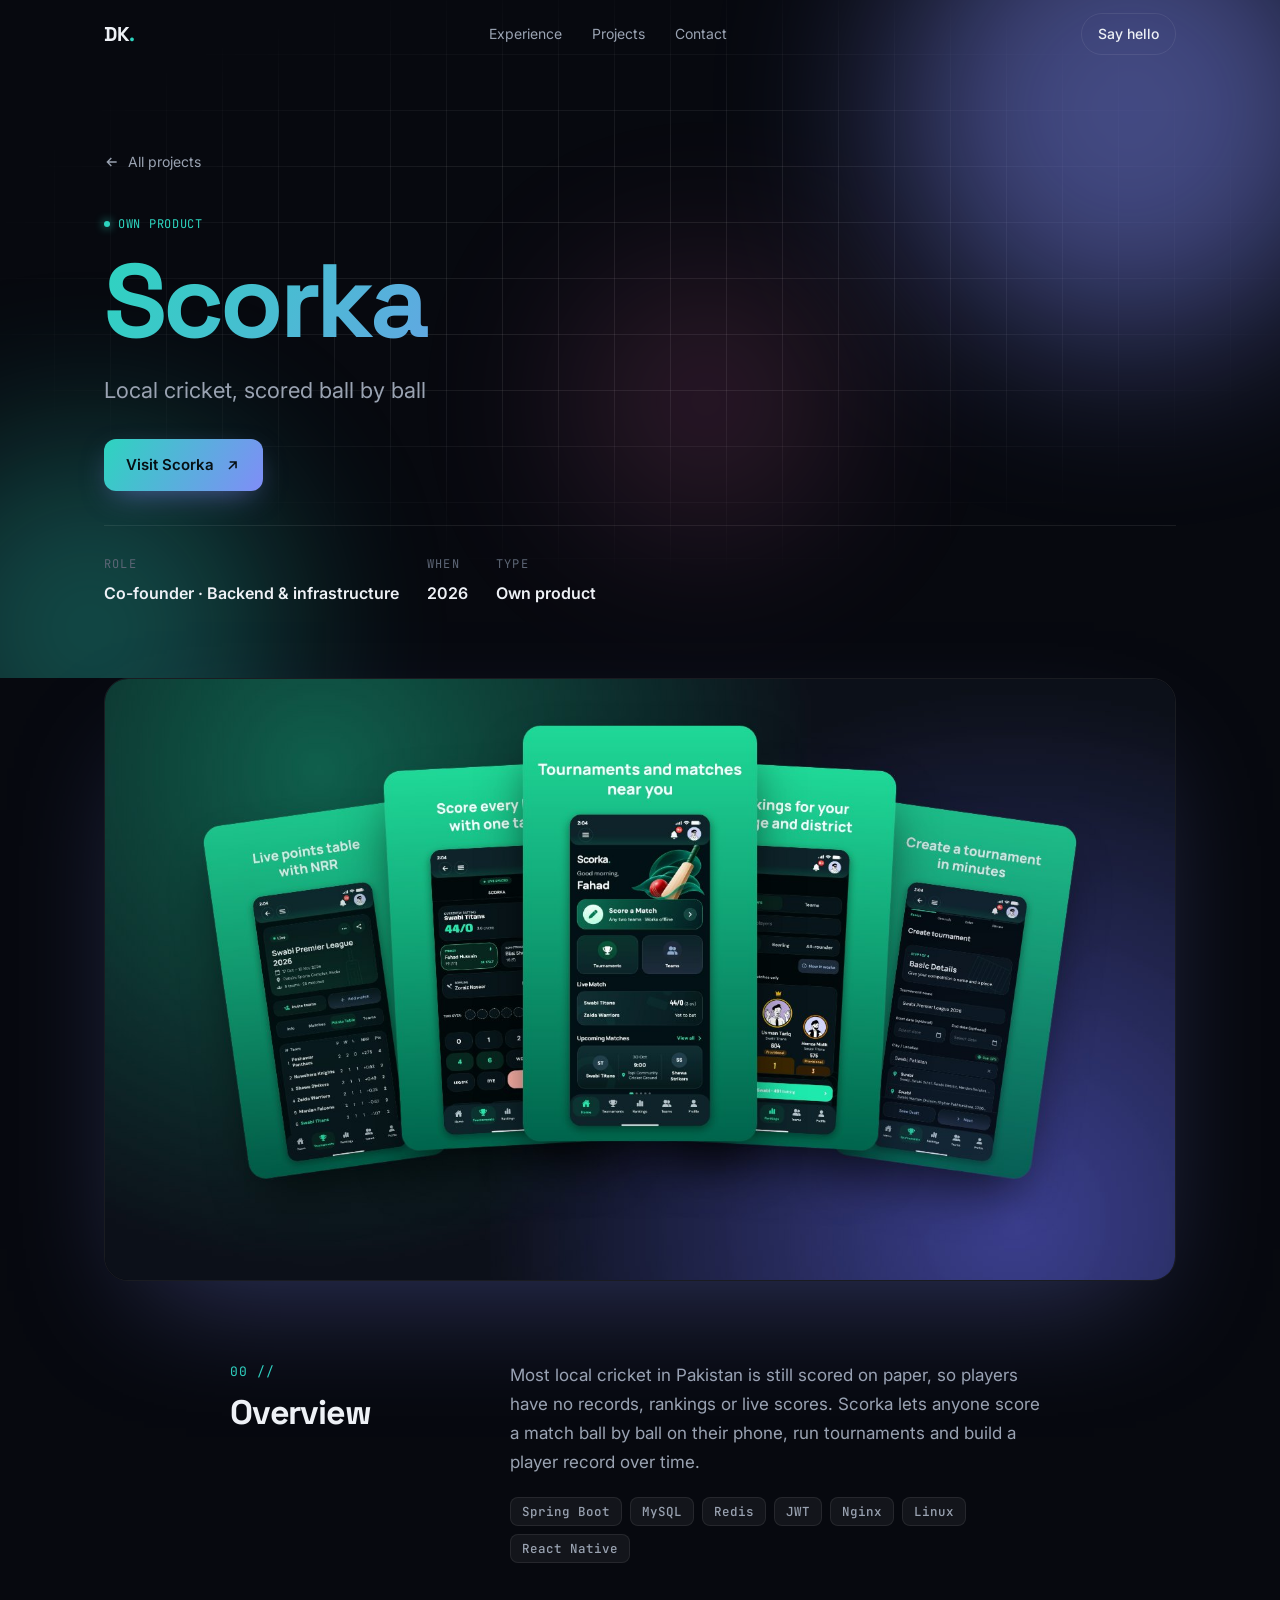
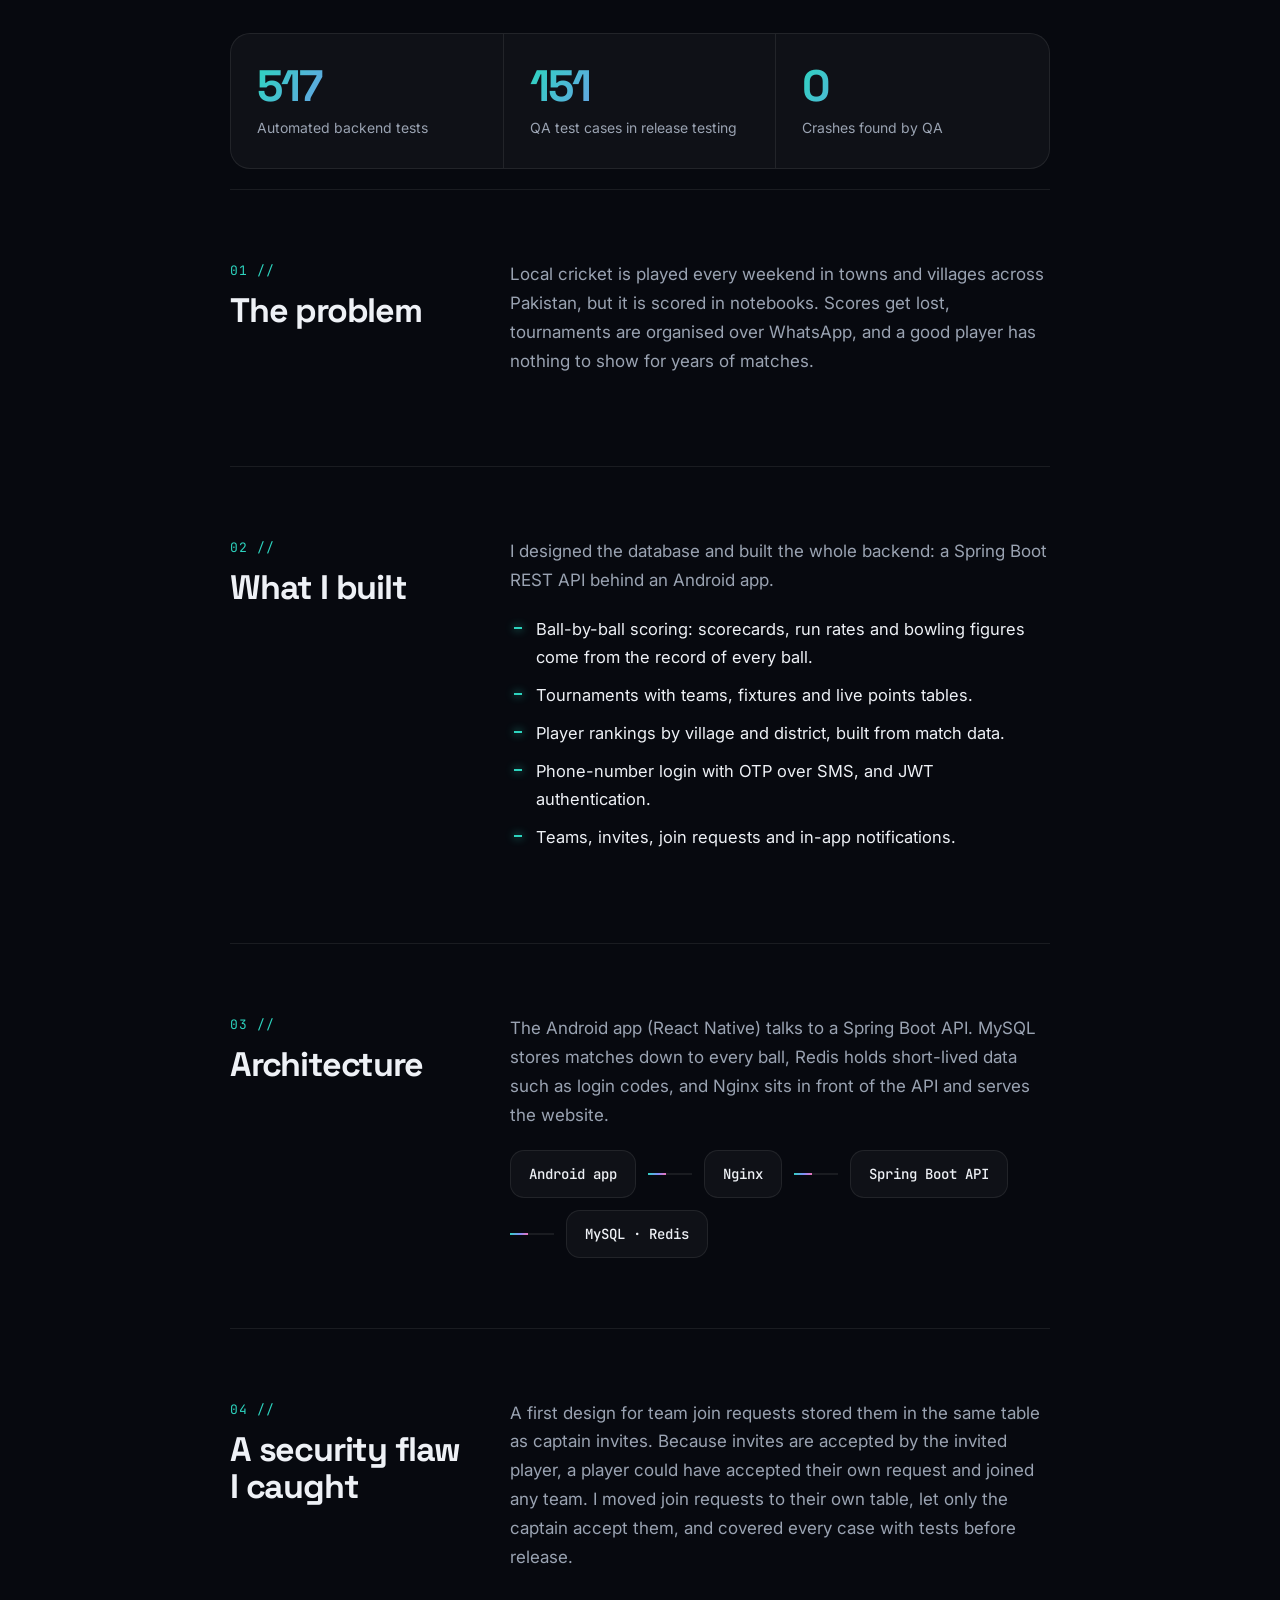
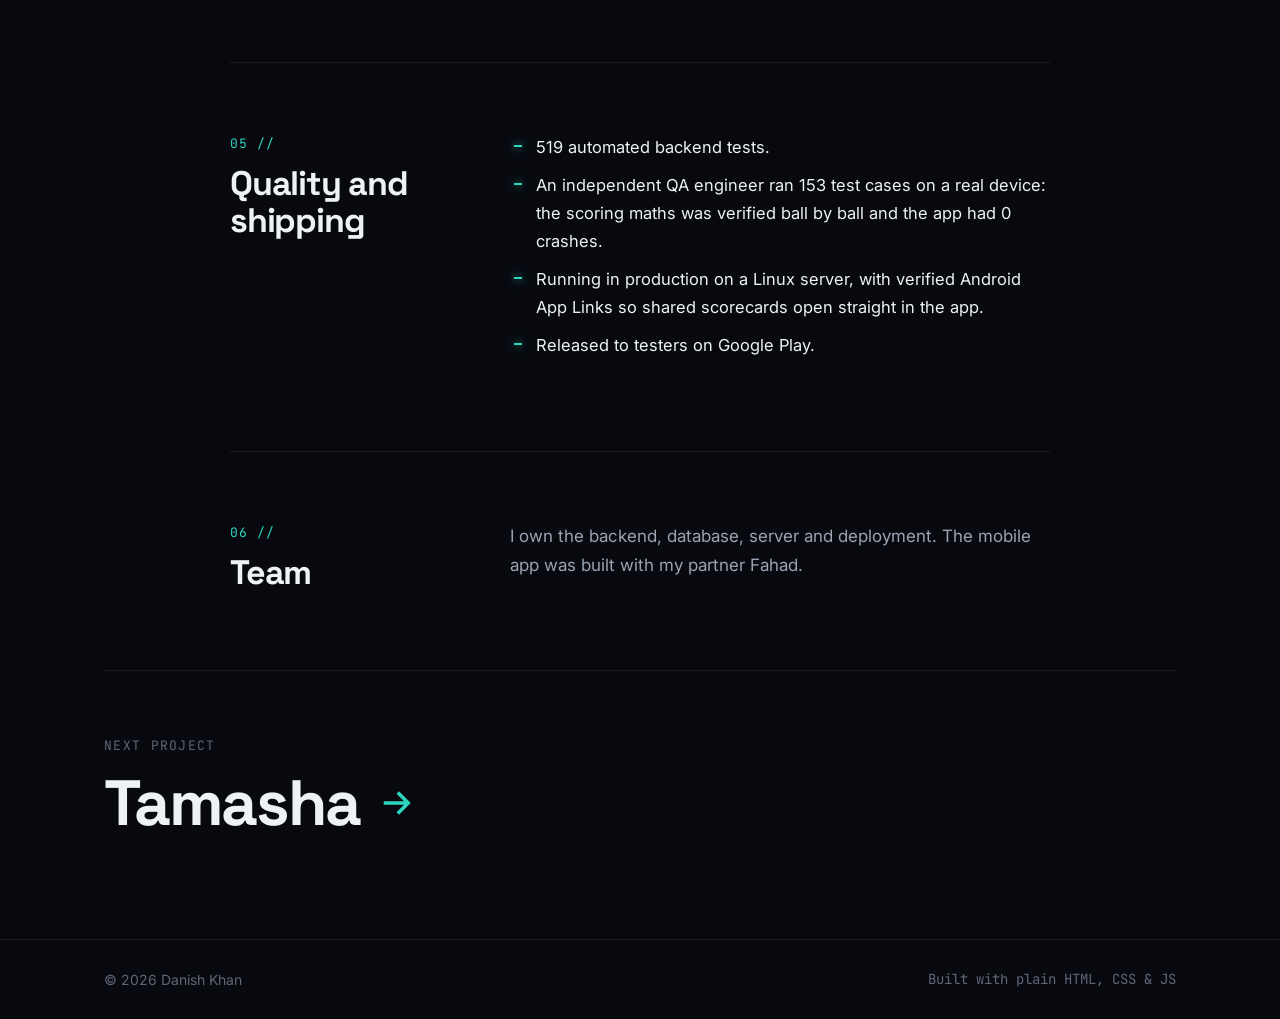
==== project.html @ c4a2ba44 "Portfolio website" ====
<!doctype html>
<html lang="en">
<head>
  <meta charset="utf-8">
  <meta name="viewport" content="width=device-width, initial-scale=1">
  <title>Project · Danish Khan</title>
  <meta name="theme-color" content="#07090f">
  <link rel="icon" href="data:image/svg+xml,%3Csvg xmlns='http://www.w3.org/2000/svg' viewBox='0 0 64 64'%3E%3Crect width='64' height='64' rx='14' fill='%2307090f'/%3E%3Ctext x='50%25' y='56%25' text-anchor='middle' dominant-baseline='middle' font-family='Arial' font-weight='700' font-size='30' fill='%232dd4bf'%3EDK%3C/text%3E%3C/svg%3E">
  <link rel="preconnect" href="https://fonts.googleapis.com">
  <link rel="preconnect" href="https://fonts.gstatic.com" crossorigin>
  <link href="https://fonts.googleapis.com/css2?family=Space+Grotesk:wght@500;600;700&family=Inter:wght@400;500;600&family=JetBrains+Mono:wght@400;500&display=swap" rel="stylesheet">
  <link rel="stylesheet" href="style.css">
</head>
<body>
  <div id="progress"></div>
  <div id="app"></div>
  <script src="site.js"></script>
  <script>
    // One page for every project: project.html?p=<id from content.json>
    const { esc, has, ext, icon, tags, pts, backdrop, typeClass, nav, footer, stats } = Site;

    function render(c) {
      const list = c.projects || [];
      const id = new URLSearchParams(location.search).get("p");
      const i = Math.max(0, list.findIndex((p) => p.id === id));
      const p = list[i];
      if (!p) { location.replace("index.html"); return; }
      const next = list.length > 1 ? list[(i + 1) % list.length] : null;
      document.title = `${p.name} · ${c.name}`;

      const meta = [["Role", p.role], ["When", p.period], ["Type", p.type]].filter(([, v]) => v);
      const links = [
        p.link && `<a class="btn primary" href="${esc(p.link)}" ${ext}>Visit ${esc(p.name)}${icon.arrow}</a>`,
        p.github && `<a class="btn" href="${esc(p.github)}" ${ext}>${icon.gh}Source code</a>`,
      ].filter(Boolean).join("");

      const flow = (f) => has(f) ? `<div class="flow">${f.map((x, k) => `${k ? '<span class="arrow"></span>' : ""}<span class="node">${esc(x)}</span>`).join("")}</div>` : "";
      const sections = (p.sections || []).map((s, k) => `
        <div class="cs-sec reveal">
          <div><span class="sec-num mono">0${k + 1} //</span><h2>${esc(s.title)}</h2></div>
          <div>${s.body ? `<p>${esc(s.body)}</p>` : ""}${pts(s.points)}${flow(s.flow)}</div>
        </div>`).join("");

      document.getElementById("app").innerHTML = `
        ${nav(c, [["index.html#experience", "Experience"], ["index.html#projects", "Projects"], ["index.html#contact", "Contact"]])}
        <header class="cs-hero">
          ${backdrop()}
          <div class="wrap">
            <a class="back reveal" href="index.html#projects">${icon.left}All projects</a>
            ${p.type ? `<div class="reveal" style="--d:.05s"><span class="ptype mono ${typeClass(p.type)}">${esc(p.type)}</span></div>` : ""}
            <h1 class="reveal grad-text" style="--d:.1s">${esc(p.name)}</h1>
            ${p.tagline ? `<p class="tagline reveal" style="--d:.18s">${esc(p.tagline)}</p>` : ""}
            ${links ? `<div class="actions reveal" style="--d:.26s">${links}</div>` : ""}
            ${meta.length ? `<div class="meta reveal" style="--d:.34s">${meta.map(([k, v]) => `<div><span class="mono">${k}</span><b>${esc(v)}</b></div>`).join("")}</div>` : ""}
          </div>
        </header>
        <main class="wrap">
          ${p.image ? `<div class="cs-shot"><img src="${esc(p.image)}" alt="${esc(p.name)}"></div>` : ""}
          ${p.note ? `<p class="note reveal">${esc(p.note)}</p>` : ""}
          <div class="narrow" style="margin:0 auto">
            <div class="cs-sec reveal" style="border-top:0;padding-top:80px">
              <div><span class="sec-num mono">00 //</span><h2>Overview</h2></div>
              <div><p>${esc(p.description)}</p>${tags(p.tags)}</div>
            </div>
            ${has(p.stats) ? `<div class="reveal" style="margin-bottom:20px">${stats(p.stats)}</div>` : ""}
            ${sections}
          </div>
          ${next ? `<a class="next reveal" href="project.html?p=${encodeURIComponent(next.id)}"><span class="mono">Next project</span><b>${esc(next.name)}${icon.right}</b></a>` : ""}
        </main>
        ${footer(c)}`;
    }

    Site.load(render);
  </script>
</body>
</html>
---- style.css ----
/* Shared by every page. Text lives in content.json. */
:root {
  --bg: #07090f; --bg2: #0c1019; --surface: rgba(255,255,255,.035);
  --line: rgba(255,255,255,.08); --ink: #eef1f6; --muted: #9aa3b2; --faint: #5d6676;
  --a1: #2dd4bf; --a2: #818cf8; --a3: #f472b6;
  --grad: linear-gradient(120deg, var(--a1), var(--a2) 55%, var(--a3));
}
* { box-sizing: border-box; }
html { scroll-behavior: smooth; }
body { margin: 0; background: var(--bg); color: var(--ink); font: 16px/1.7 Inter, system-ui, sans-serif; -webkit-font-smoothing: antialiased; overflow-x: hidden; }
a { color: inherit; text-decoration: none; }
::selection { background: var(--a2); color: #fff; }
.wrap { max-width: 1120px; margin: 0 auto; padding: 0 24px; }
.narrow { max-width: 820px; }
.mono { font-family: "JetBrains Mono", monospace; }
.grad-text { background: var(--grad); -webkit-background-clip: text; background-clip: text; color: transparent; }

/* Page transition */
body { animation: page-in .6s ease both; }
body.leaving { opacity: 0; transform: translateY(-8px); transition: opacity .28s, transform .28s; }
@keyframes page-in { from { opacity: 0; transform: translateY(10px); } }

/* Progress + nav */
#progress { position: fixed; top: 0; left: 0; height: 2px; width: 0; background: var(--grad); z-index: 60; }
nav { position: fixed; inset: 0 0 auto; z-index: 50; transition: background .3s, border-color .3s; border-bottom: 1px solid transparent; }
nav.scrolled { background: rgba(7,9,15,.72); backdrop-filter: blur(14px); -webkit-backdrop-filter: blur(14px); border-color: var(--line); }
nav .wrap { display: flex; align-items: center; justify-content: space-between; height: 68px; }
.logo { font: 700 20px "Space Grotesk", sans-serif; letter-spacing: -.02em; }
.logo span { color: var(--a1); }
.nav-links { display: flex; gap: 30px; font-size: 14px; color: var(--muted); }
.nav-links a { position: relative; transition: color .2s; }
.nav-links a::after { content: ""; position: absolute; left: 0; bottom: -4px; height: 1px; width: 0; background: var(--a1); transition: width .25s; }
.nav-links a:hover { color: var(--ink); }
.nav-links a:hover::after { width: 100%; }
.nav-cta { padding: 8px 16px; border: 1px solid var(--line); border-radius: 999px; font-size: 14px; font-weight: 500; transition: border-color .2s, background .2s; }
.nav-cta:hover { border-color: var(--a1); background: rgba(45,212,191,.08); }

/* Animated backdrop */
.backdrop { position: absolute; inset: 0; overflow: hidden; pointer-events: none; }
.grid-bg { position: absolute; inset: -2px; background-image: linear-gradient(var(--line) 1px, transparent 1px), linear-gradient(90deg, var(--line) 1px, transparent 1px); background-size: 56px 56px; mask-image: radial-gradient(ellipse 70% 60% at 50% 40%, #000 30%, transparent 75%); -webkit-mask-image: radial-gradient(ellipse 70% 60% at 50% 40%, #000 30%, transparent 75%); animation: drift 22s linear infinite; }
@keyframes drift { to { background-position: 56px 56px; } }
.blob { position: absolute; border-radius: 50%; filter: blur(90px); opacity: .5; animation: float 16s ease-in-out infinite; }
.blob.b1 { width: 460px; height: 460px; background: var(--a2); top: -120px; right: -80px; }
.blob.b2 { width: 380px; height: 380px; background: var(--a1); bottom: -140px; left: -100px; opacity: .32; animation-delay: -6s; }
.blob.b3 { width: 260px; height: 260px; background: var(--a3); top: 40%; left: 45%; opacity: .18; animation-delay: -11s; }
@keyframes float { 0%,100% { transform: translate(0,0) scale(1); } 33% { transform: translate(40px,-30px) scale(1.08); } 66% { transform: translate(-30px,25px) scale(.95); } }

/* Hero (home) */
.hero { position: relative; min-height: 100vh; display: flex; align-items: center; padding: 110px 0 80px; overflow: hidden; }
.hero-inner { position: relative; display: grid; grid-template-columns: 1.15fr .85fr; gap: 56px; align-items: center; width: 100%; }
.badge { display: inline-flex; align-items: center; gap: 10px; padding: 6px 14px 6px 10px; border: 1px solid var(--line); border-radius: 999px; background: var(--surface); font-size: 13px; color: var(--muted); }
.pulse { width: 8px; height: 8px; border-radius: 50%; background: var(--a1); box-shadow: 0 0 0 0 rgba(45,212,191,.6); animation: pulse 2s infinite; }
@keyframes pulse { 70% { box-shadow: 0 0 0 10px rgba(45,212,191,0); } 100% { box-shadow: 0 0 0 0 rgba(45,212,191,0); } }
.hello { margin: 26px 0 6px; color: var(--muted); font-size: 18px; }
h1 { font: 700 clamp(46px, 7.4vw, 86px)/1.02 "Space Grotesk", sans-serif; letter-spacing: -.04em; margin: 0; }
.typed { margin: 18px 0 22px; font-size: clamp(20px, 2.6vw, 26px); font-weight: 500; min-height: 1.5em; }
.caret { display: inline-block; width: 2px; height: 1em; background: var(--a1); margin-left: 3px; vertical-align: -3px; animation: blink 1s steps(1) infinite; }
@keyframes blink { 50% { opacity: 0; } }
.summary { color: var(--muted); font-size: 17px; max-width: 560px; margin: 0 0 34px; }
.actions { display: flex; flex-wrap: wrap; gap: 12px; }
.btn { position: relative; display: inline-flex; align-items: center; gap: 10px; padding: 13px 22px; border-radius: 12px; font-weight: 600; font-size: 15px; border: 1px solid var(--line); background: var(--surface); transition: transform .2s, border-color .2s, box-shadow .2s; }
.btn:hover { transform: translateY(-2px); border-color: rgba(255,255,255,.2); }
.btn.primary { border: 0; color: #061014; background: var(--grad); background-size: 200% 100%; animation: shine 6s linear infinite; box-shadow: 0 10px 30px -10px rgba(129,140,248,.6); }
.btn.primary:hover { box-shadow: 0 14px 40px -10px rgba(129,140,248,.85); }
@keyframes shine { 50% { background-position: 100% 0; } }
.btn svg { width: 17px; height: 17px; }

.terminal { border: 1px solid var(--line); border-radius: 16px; background: rgba(12,16,25,.82); backdrop-filter: blur(10px); box-shadow: 0 30px 80px -30px rgba(0,0,0,.8); overflow: hidden; transform: perspective(1200px) rotateY(-6deg) rotateX(3deg); transition: transform .6s; }
.terminal:hover { transform: perspective(1200px) rotateY(0) rotateX(0); }
.term-bar { display: flex; align-items: center; gap: 8px; padding: 13px 16px; border-bottom: 1px solid var(--line); }
.term-bar i { width: 11px; height: 11px; border-radius: 50%; background: #ff5f57; }
.term-bar i:nth-child(2) { background: #febc2e; } .term-bar i:nth-child(3) { background: #28c840; }
.term-bar span { margin-left: 10px; font-size: 12px; color: var(--faint); }
.term-body { padding: 18px 20px 22px; font: 13.5px/1.75 "JetBrains Mono", monospace; min-height: 300px; white-space: pre-wrap; word-break: break-word; }
.t-dim { color: var(--faint); } .t-key { color: var(--a2); } .t-str { color: var(--a1); } .t-num { color: var(--a3); } .t-ok { color: #4ade80; }
.scroll-hint { position: absolute; bottom: 28px; left: 50%; transform: translateX(-50%); width: 24px; height: 38px; border: 2px solid var(--line); border-radius: 14px; }
.scroll-hint::after { content: ""; position: absolute; top: 7px; left: 50%; width: 4px; height: 8px; margin-left: -2px; border-radius: 2px; background: var(--muted); animation: wheel 1.8s infinite; }
@keyframes wheel { 0% { opacity: 1; transform: translateY(0); } 100% { opacity: 0; transform: translateY(12px); } }

/* Stats */
.stats { display: grid; grid-template-columns: repeat(auto-fit, minmax(180px, 1fr)); border: 1px solid var(--line); border-radius: 20px; background: var(--surface); overflow: hidden; }
.stat { padding: 30px 26px; border-right: 1px solid var(--line); }
.stat:last-child { border-right: 0; }
.stat b { display: block; font: 700 44px/1 "Space Grotesk", sans-serif; letter-spacing: -.03em; }
.stat span { display: block; margin-top: 10px; color: var(--muted); font-size: 14px; line-height: 1.45; }

/* Sections */
section { padding: 120px 0 0; }
.sec-head { margin-bottom: 52px; }
.sec-num { font-size: 13px; color: var(--a1); letter-spacing: .08em; }
h2 { font: 700 clamp(34px, 4.6vw, 52px)/1.1 "Space Grotesk", sans-serif; letter-spacing: -.035em; margin: 10px 0 0; }
.card { position: relative; border: 1px solid var(--line); border-radius: 22px; background: var(--surface); padding: 34px; overflow: hidden; transition: border-color .3s, transform .35s; }
.card::before { content: ""; position: absolute; inset: 0; background: radial-gradient(480px circle at var(--mx, -999px) var(--my, -999px), rgba(129,140,248,.13), transparent 45%); pointer-events: none; z-index: 1; }
.card:hover { border-color: rgba(255,255,255,.16); }
a.card:hover { transform: translateY(-4px); }

.timeline { position: relative; padding-left: 38px; }
.timeline::before { content: ""; position: absolute; left: 7px; top: 8px; bottom: 8px; width: 2px; background: linear-gradient(var(--a1), var(--a2), transparent); }
.tl-item { position: relative; margin-bottom: 26px; }
.tl-dot { position: absolute; left: -38px; top: 38px; width: 16px; height: 16px; border-radius: 50%; background: var(--bg); border: 2px solid var(--a1); box-shadow: 0 0 16px var(--a1); }
.row-head { display: flex; justify-content: space-between; align-items: baseline; gap: 14px; flex-wrap: wrap; }
h3 { font: 700 28px/1.2 "Space Grotesk", sans-serif; letter-spacing: -.02em; margin: 0; }
.period { font-size: 13px; color: var(--muted); padding: 5px 12px; border: 1px solid var(--line); border-radius: 999px; white-space: nowrap; }
.role { margin: 8px 0 16px; font-weight: 600; }
.desc { color: var(--muted); margin: 0 0 18px; }
ul.pts { list-style: none; margin: 0 0 22px; padding: 0; display: grid; gap: 10px; }
ul.pts li { position: relative; padding-left: 26px; }
ul.pts li::before { content: ""; position: absolute; left: 4px; top: 12px; width: 8px; height: 2px; background: var(--a1); box-shadow: 0 0 8px var(--a1); }
.tags { display: flex; flex-wrap: wrap; gap: 8px; }
.tag { font: 500 12.5px "JetBrains Mono", monospace; padding: 5px 11px; border-radius: 8px; background: rgba(255,255,255,.05); border: 1px solid var(--line); color: var(--muted); }
.link-arrow { display: inline-flex; align-items: center; gap: 8px; margin-top: 22px; font-weight: 600; color: var(--a1); }
.link-arrow svg { width: 16px; transition: transform .25s; }
.link-arrow:hover svg, a.card:hover .link-arrow svg { transform: translate(3px,-3px); }

/* Project cards (home) */
.projects { display: grid; grid-template-columns: 1fr 1fr; gap: 24px; }
.pcard { display: flex; flex-direction: column; padding: 0; }
.pcard.big { grid-column: 1 / -1; }
.pcard .thumb { position: relative; overflow: hidden; aspect-ratio: 16 / 9; background: radial-gradient(circle at 30% 30%, rgba(45,212,191,.22), transparent 55%), radial-gradient(circle at 75% 70%, rgba(129,140,248,.28), transparent 55%), var(--bg2); display: grid; place-items: center; border-bottom: 1px solid var(--line); }
.pcard .thumb img { position: absolute; inset: 0; width: 100%; height: 100%; object-fit: cover; transition: transform .8s cubic-bezier(.2,.7,.2,1); }
.pcard:hover .thumb img { transform: scale(1.06); }
.pcard .mark { font: 700 clamp(30px, 4vw, 46px) "Space Grotesk", sans-serif; letter-spacing: -.04em; transition: transform .6s; text-align: center; padding: 0 20px; }
.pcard:hover .mark { transform: scale(1.06) rotate(-2deg); }
.pcard .pbody { padding: 28px 30px 30px; display: flex; flex-direction: column; flex: 1; }
.pcard.big .pbody { padding: 36px 38px 38px; }
.pcard.big h3 { font-size: 32px; }
.ptype { display: inline-flex; align-self: flex-start; gap: 8px; align-items: center; font-size: 12px; letter-spacing: .06em; text-transform: uppercase; color: var(--a1); margin-bottom: 14px; }
.ptype::before { content: ""; width: 6px; height: 6px; border-radius: 50%; background: currentColor; box-shadow: 0 0 10px currentColor; }
.ptype.company { color: var(--a2); } .ptype.personal { color: var(--a3); }
.pcard h3 { font-size: 26px; }
.pcard .tagline { color: var(--muted); margin: 6px 0 18px; }
.pcard .grow { flex: 1; }

/* Skills */
.skills { display: grid; grid-template-columns: repeat(3, 1fr); gap: 20px; }
.skills .card { padding: 28px; }
.skills h4 { margin: 0 0 18px; font: 600 18px "Space Grotesk", sans-serif; display: flex; align-items: center; gap: 10px; }
.skills h4 i { width: 8px; height: 8px; border-radius: 2px; background: var(--grad); transform: rotate(45deg); }
.chips { display: flex; flex-wrap: wrap; gap: 8px; }
.chip { padding: 7px 13px; border-radius: 10px; font-size: 14px; background: rgba(255,255,255,.04); border: 1px solid var(--line); transition: border-color .2s, transform .2s, color .2s; }
.chip:hover { border-color: var(--a1); color: var(--a1); transform: translateY(-2px); }
.interests { display: flex; flex-wrap: wrap; gap: 12px; margin-top: 26px; }
.interest { padding: 11px 20px; border-radius: 999px; font-weight: 500; background: linear-gradient(var(--bg), var(--bg)) padding-box, var(--grad) border-box; border: 1px solid transparent; }
.label { font-size: 12px; letter-spacing: .1em; color: var(--faint); text-transform: uppercase; margin-bottom: 14px; display: block; }

.two { display: grid; grid-template-columns: 1fr 1fr; gap: 20px; }
.edu-item + .edu-item { margin-top: 18px; padding-top: 18px; border-top: 1px solid var(--line); }
.edu-item strong { display: block; font: 600 20px "Space Grotesk", sans-serif; }
.edu-item span { color: var(--muted); }

.gh-graph { padding: 26px; }
.gh-graph img { width: 100%; display: block; }

.contact { text-align: center; padding: 140px 0 120px; position: relative; }
.contact h2 { font-size: clamp(42px, 7vw, 84px); }
.contact p { color: var(--muted); max-width: 520px; margin: 20px auto 36px; font-size: 18px; }
.contact .actions { justify-content: center; }
footer { border-top: 1px solid var(--line); padding: 28px 0; color: var(--faint); font-size: 14px; }
footer .wrap { display: flex; justify-content: space-between; gap: 12px; flex-wrap: wrap; }

/* Case study page */
.cs-hero { position: relative; padding: 150px 0 70px; overflow: hidden; }
.cs-hero .wrap { position: relative; }
.back { display: inline-flex; align-items: center; gap: 8px; color: var(--muted); font-size: 14px; margin-bottom: 34px; transition: color .2s, gap .2s; }
.back:hover { color: var(--ink); gap: 12px; }
.cs-hero h1 { font-size: clamp(48px, 9vw, 104px); }
.cs-hero .tagline { font-size: clamp(18px, 2.2vw, 22px); color: var(--muted); max-width: 720px; margin: 18px 0 30px; }
.meta { display: flex; flex-wrap: wrap; gap: 28px; margin: 34px 0 0; padding-top: 28px; border-top: 1px solid var(--line); }
.meta div span { display: block; font-size: 12px; letter-spacing: .1em; text-transform: uppercase; color: var(--faint); margin-bottom: 6px; }
.meta div b { font-weight: 600; }
.cs-shot { position: relative; border-radius: 24px; overflow: hidden; border: 1px solid var(--line); box-shadow: 0 50px 120px -40px rgba(129,140,248,.35); transform: perspective(1400px) rotateX(8deg) scale(.96); transition: transform 1.2s cubic-bezier(.2,.7,.2,1); }
.cs-shot.in { transform: none; }
.cs-shot img { width: 100%; display: block; }
.note { margin-top: 28px; padding: 16px 20px; border-left: 2px solid var(--a2); background: rgba(129,140,248,.07); border-radius: 0 12px 12px 0; color: var(--muted); font-size: 15px; }
.cs-sec { display: grid; grid-template-columns: 240px 1fr; gap: 40px; padding: 70px 0; border-top: 1px solid var(--line); }
.cs-sec h2 { font-size: clamp(26px, 3vw, 34px); margin: 0; position: sticky; top: 100px; }
.cs-sec .sec-num { display: block; margin-bottom: 10px; }
.cs-sec p { color: var(--muted); font-size: 17px; margin: 0 0 20px; }
.cs-sec ul.pts li { font-size: 16.5px; }
.flow { display: flex; flex-wrap: wrap; align-items: center; gap: 12px; margin-top: 8px; }
.flow .node { padding: 14px 18px; border-radius: 14px; border: 1px solid var(--line); background: var(--surface); font: 500 14px "JetBrains Mono", monospace; }
.flow .arrow { position: relative; width: 44px; height: 2px; background: var(--line); overflow: hidden; }
.flow .arrow::after { content: ""; position: absolute; inset: 0; width: 40%; background: var(--grad); animation: flow 1.6s linear infinite; }
@keyframes flow { from { transform: translateX(-100%); } to { transform: translateX(260%); } }
.next { display: block; padding: 60px 0 100px; border-top: 1px solid var(--line); }
.next span { color: var(--faint); font-size: 13px; letter-spacing: .1em; text-transform: uppercase; }
.next b { display: flex; align-items: center; gap: 16px; font: 700 clamp(36px, 6vw, 64px)/1.1 "Space Grotesk", sans-serif; letter-spacing: -.035em; margin-top: 10px; transition: gap .3s; }
.next b svg { width: 42px; height: 42px; color: var(--a1); }
.next:hover b { gap: 28px; }

/* Reveal on scroll */
.reveal { opacity: 0; transform: translateY(34px); transition: opacity .9s cubic-bezier(.2,.7,.2,1), transform .9s cubic-bezier(.2,.7,.2,1); transition-delay: var(--d, 0s); }
.reveal.in { opacity: 1; transform: none; }
.error { min-height: 100vh; display: grid; place-items: center; color: var(--muted); padding: 24px; text-align: center; }

@media (max-width: 900px) {
  .hero-inner, .two, .projects { grid-template-columns: 1fr; }
  .terminal { transform: none; }
  .skills { grid-template-columns: 1fr; }
  .nav-links { display: none; }
  .cs-sec { grid-template-columns: 1fr; gap: 18px; padding: 50px 0; }
  .cs-sec h2 { position: static; }
}
@media (max-width: 520px) {
  .wrap { padding: 0 16px; }
  .card { padding: 24px; }
  .pcard { padding: 0; }
  .pcard .pbody, .pcard.big .pbody { padding: 22px; }
  .stat { padding: 22px 18px; border-right: 0; border-bottom: 1px solid var(--line); } .stat b { font-size: 34px; }
  section { padding-top: 90px; }
  .timeline { padding-left: 26px; } .tl-dot { left: -26px; }
  .scroll-hint { display: none; }
  .cs-hero { padding-top: 110px; }
  .flow .arrow { width: 22px; }
}
@media (prefers-reduced-motion: reduce) {
  *, *::before, *::after { animation: none !important; transition: none !important; }
  .reveal { opacity: 1; transform: none; }
  .cs-shot { transform: none; }
}
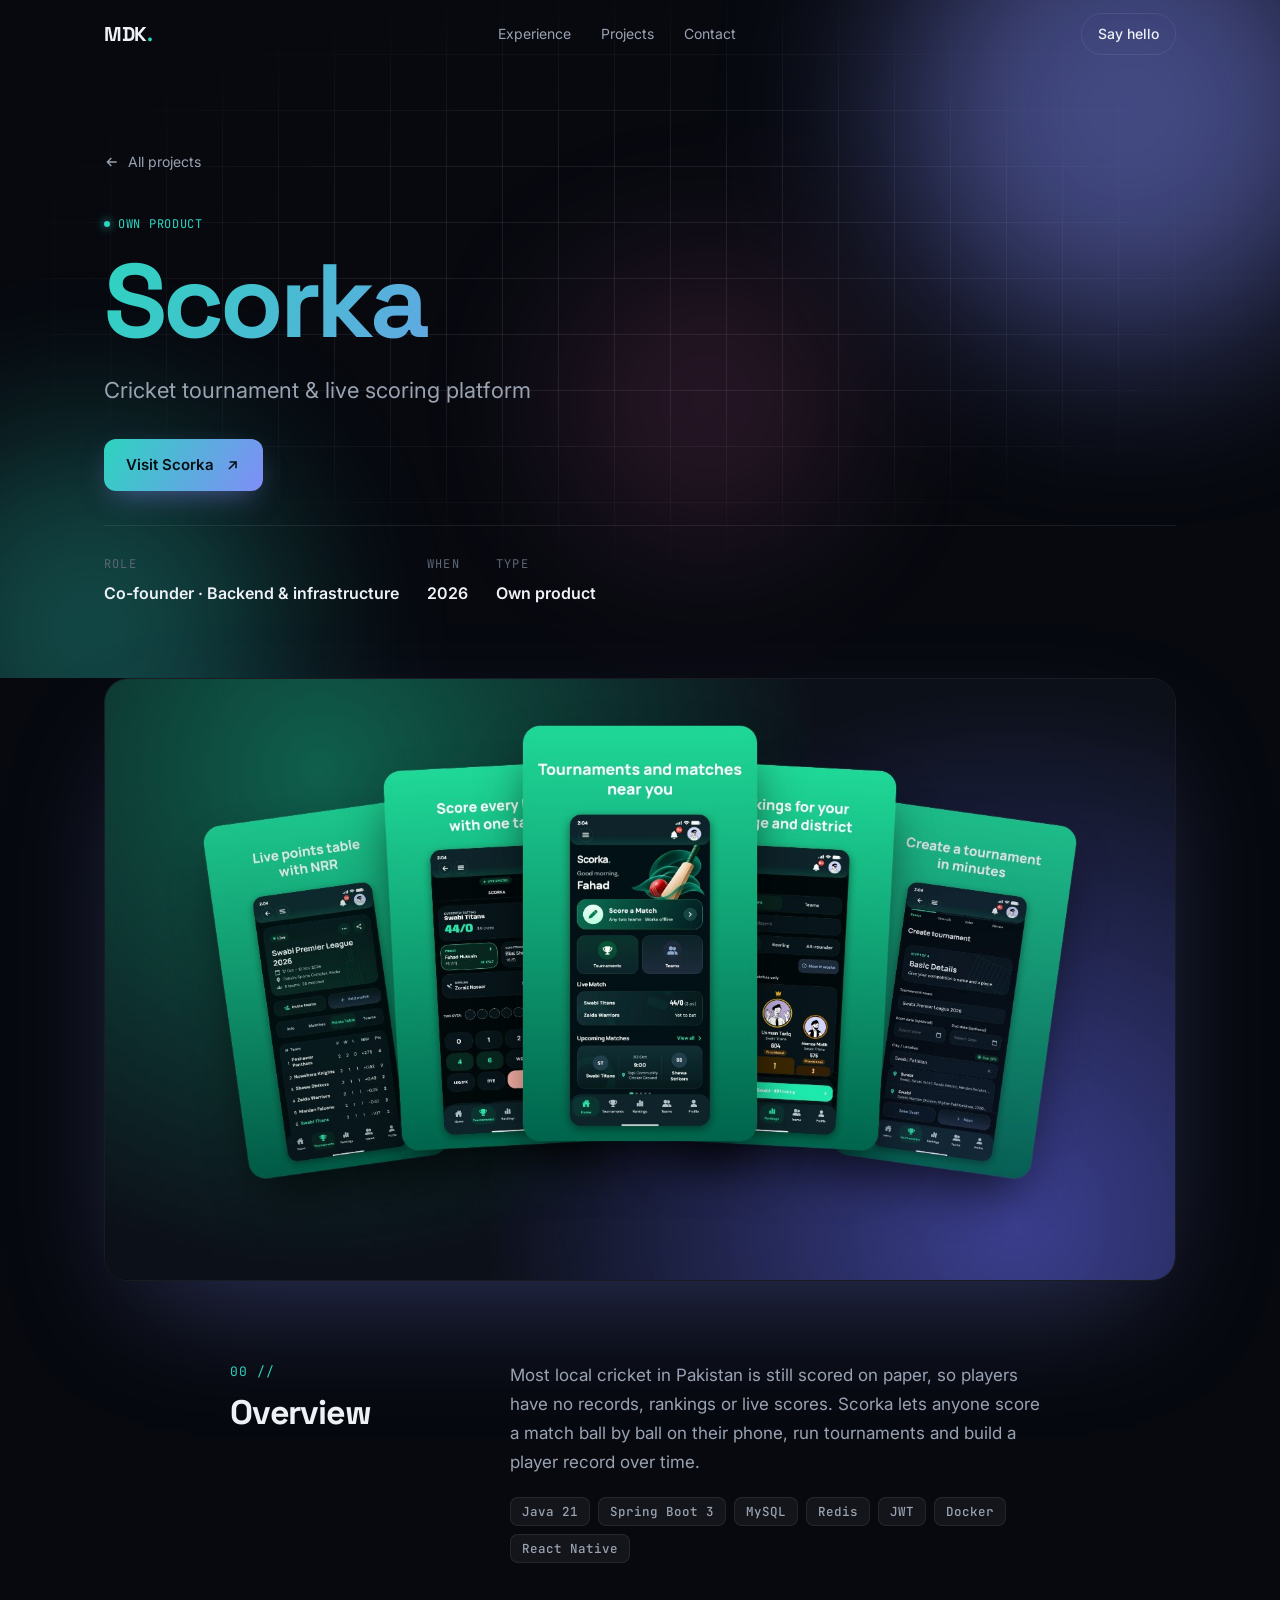
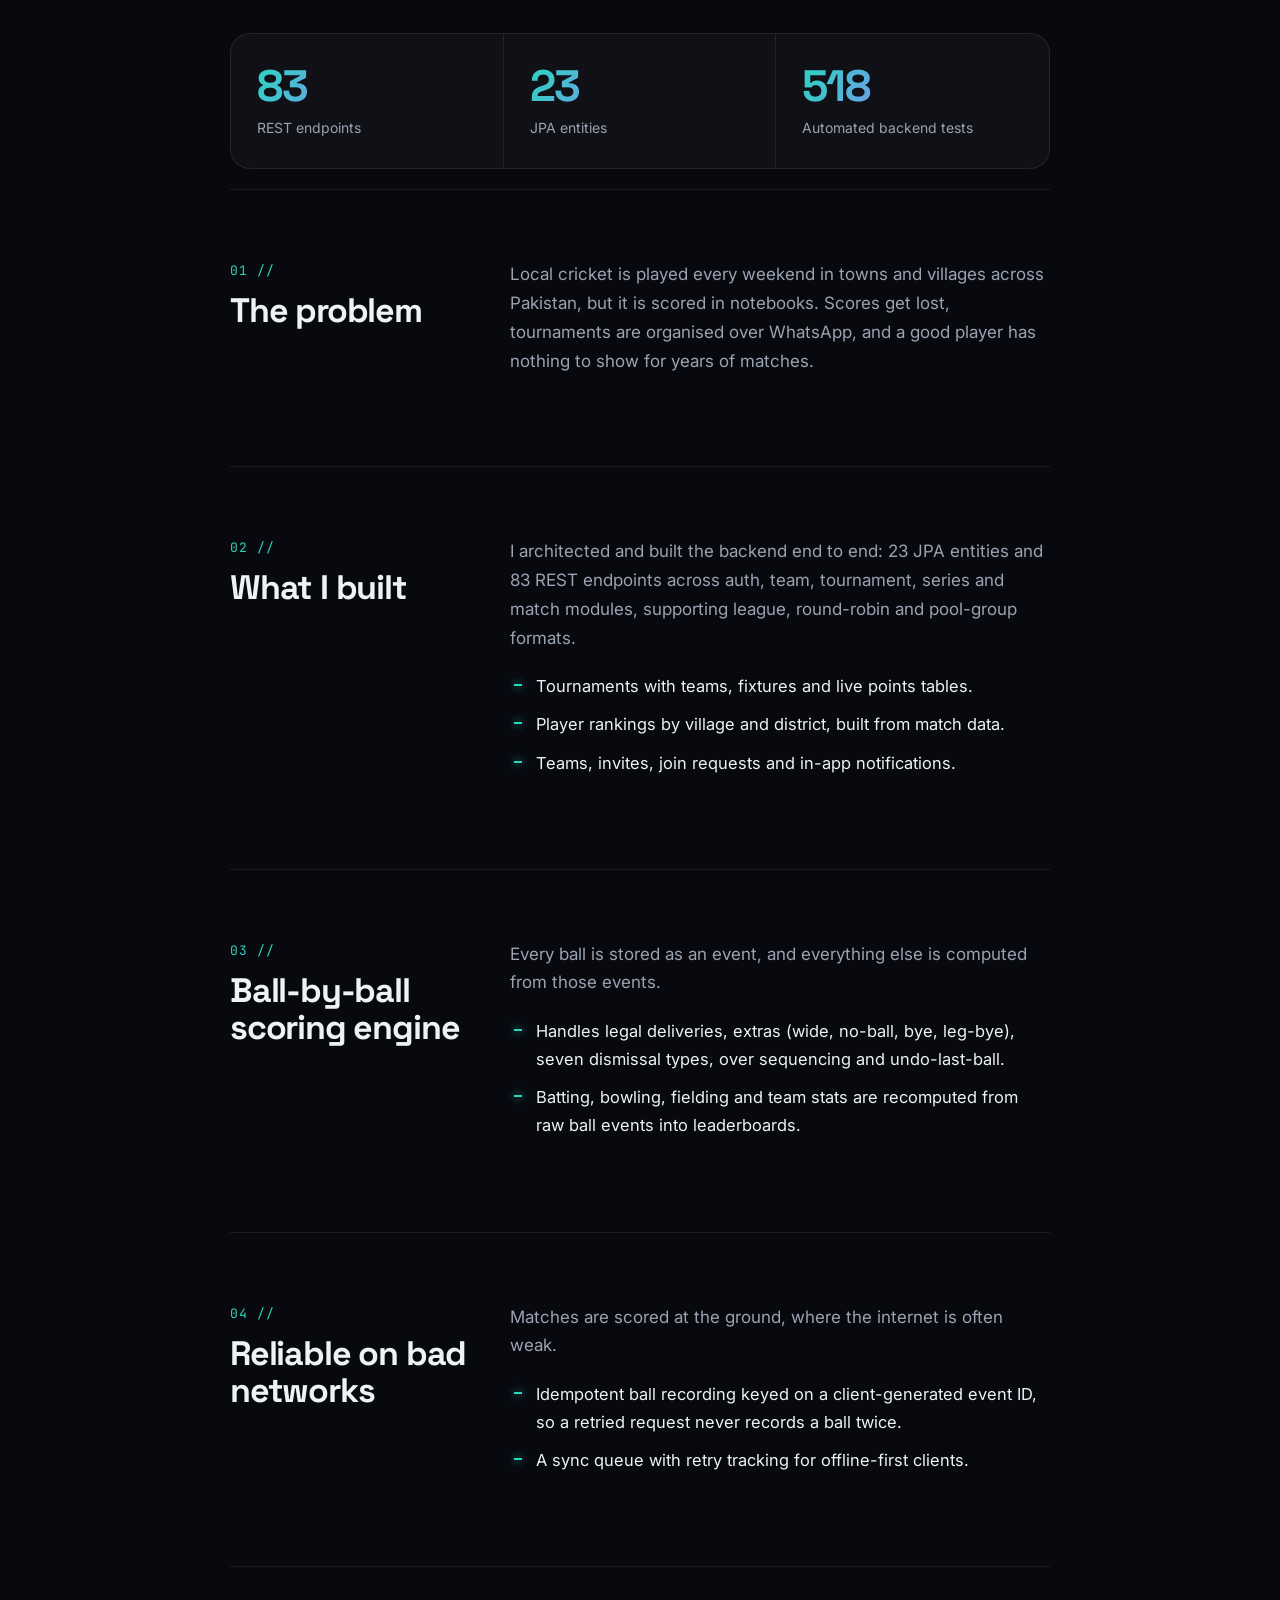
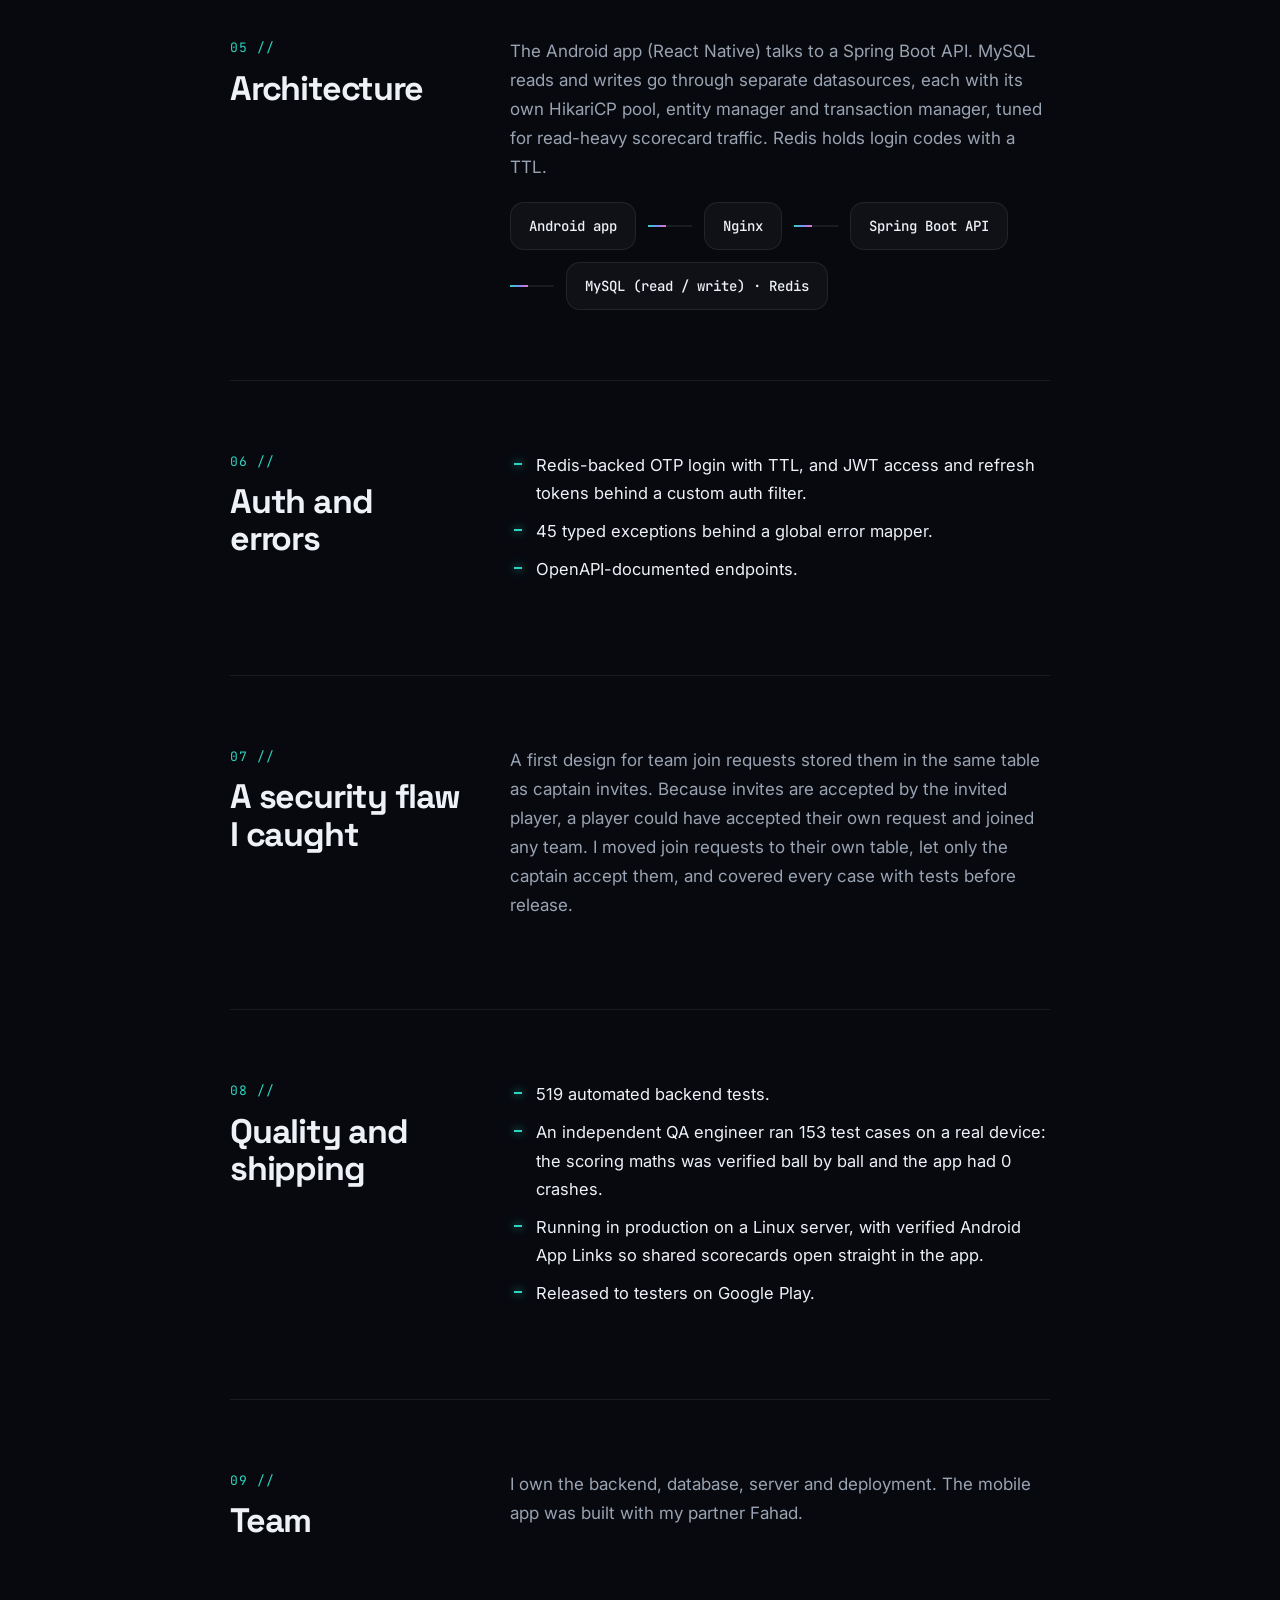
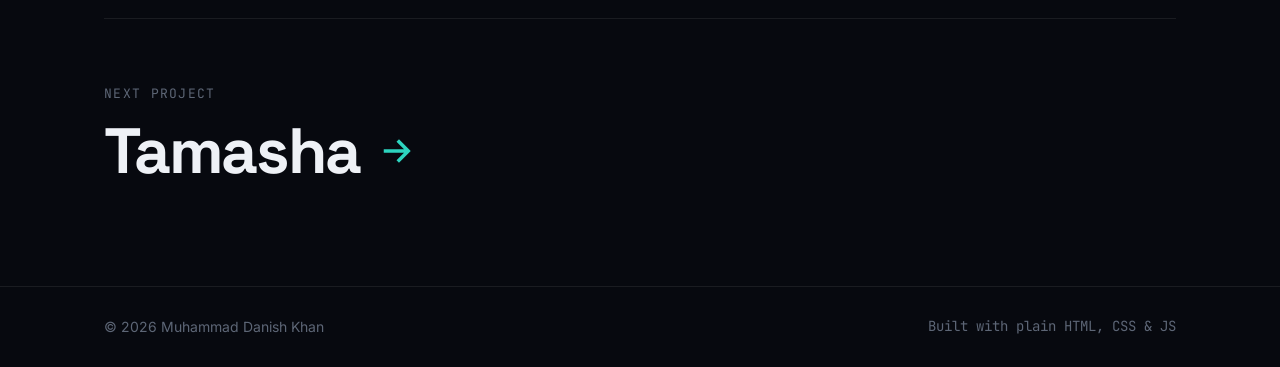
==== commit 3ee5b5df: "Update content from CV: full experience, Tamasha and Scorka details, skills" ====
--- a/project.html
+++ b/project.html
@@ -3,7 +3,7 @@
 <head>
   <meta charset="utf-8">
   <meta name="viewport" content="width=device-width, initial-scale=1">
-  <title>Project · Danish Khan</title>
+  <title>Project · Muhammad Danish Khan</title>
   <meta name="theme-color" content="#07090f">
   <link rel="icon" href="data:image/svg+xml,%3Csvg xmlns='http://www.w3.org/2000/svg' viewBox='0 0 64 64'%3E%3Crect width='64' height='64' rx='14' fill='%2307090f'/%3E%3Ctext x='50%25' y='56%25' text-anchor='middle' dominant-baseline='middle' font-family='Arial' font-weight='700' font-size='30' fill='%232dd4bf'%3EDK%3C/text%3E%3C/svg%3E">
   <link rel="preconnect" href="https://fonts.googleapis.com">
